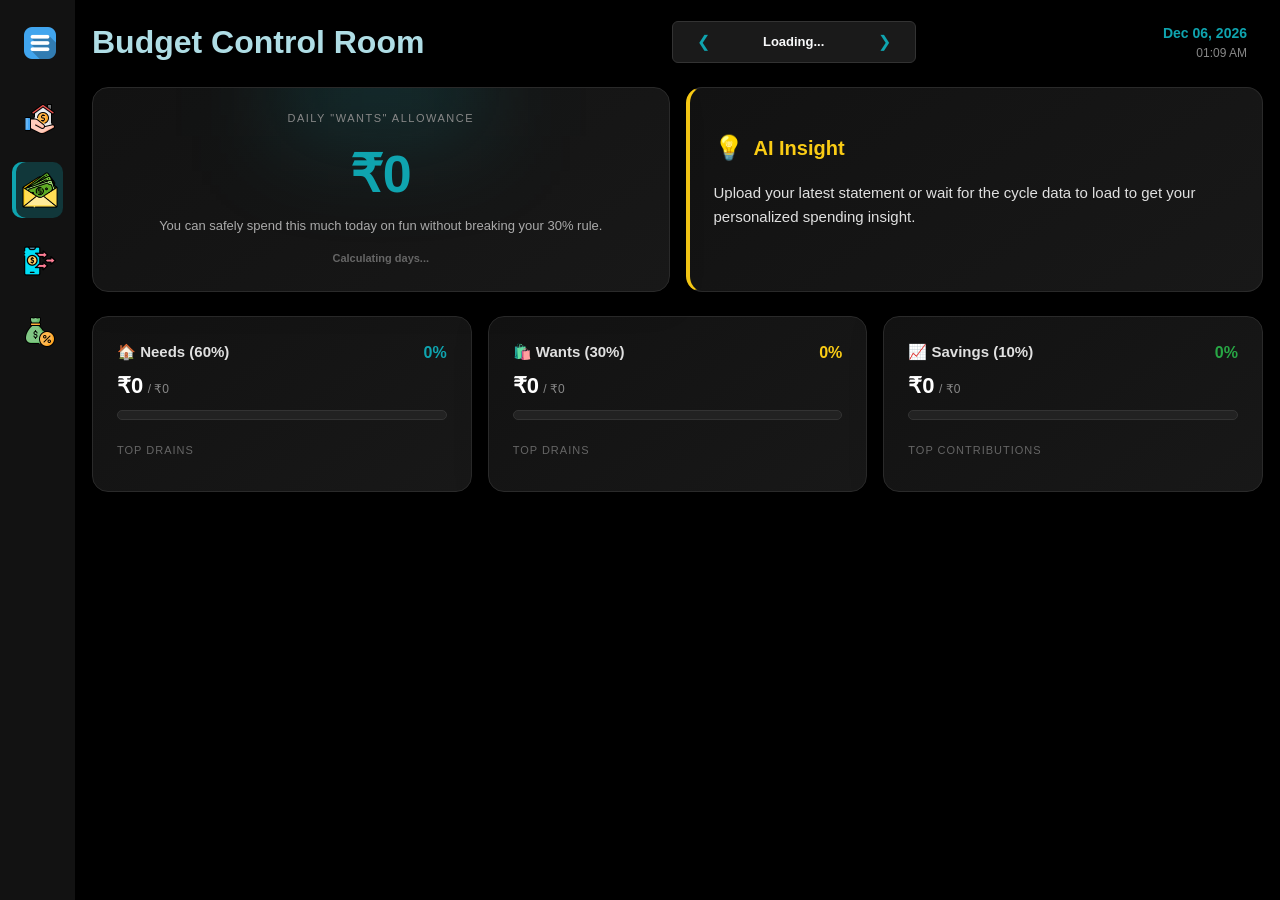
==== budget.html @ 2122b327 "Success: Built dedicated Budget Control Room with dynamic cycle tracking and UI fixes" ====
<!DOCTYPE html>
<html lang="en">
<head>
    <meta charset="UTF-8">
    <meta name="viewport" content="width=device-width, initial-scale=1.0">
    <title>Budget Control Room</title>
    <link rel="stylesheet" href="assets/css/bootstrap.min.css">
    <link rel="stylesheet" href="assets/css/styles.css">
    <link rel="stylesheet" href="assets/css/sidebar.css">
    <style>
        .neo-card {
            background: linear-gradient(145deg, #121212, #181818); 
            border: 1px solid #2a2a2a; 
            border-radius: 16px; 
            box-shadow: 0 8px 32px rgba(0,0,0,0.3);
        }
        .heat-bar-container {
            background: rgba(255,255,255,0.03);
            border: 1px solid #222;
            padding: 12px;
            border-radius: 8px;
            margin-bottom: 8px;
        }
        .mini-progress {
            height: 4px; 
            background-color: #333; 
            border-radius: 5px; 
            margin-top: 6px;
        }
    </style>
</head>
<body class="dark-theme">

<div class="sidebar">
    <div class="menu-button-wrapper">
        <button class="menu-button">
            <img src="icons/menu.png" alt="Menu Icon" class="icon"> <span>Menu</span>
        </button>
    </div>
    <ul>
        <li><a href="dashboard.html"><img src="icons/dashboard.png" alt="Dashboard Icon" class="icon"> <span>Dashboard</span></a></li>
        <li><a href="budget.html" class="active"><img src="icons/salary.png" alt="Budget Icon" class="icon"> <span>Budget Control</span></a></li>
        <li><a href="transaction.html"><img src="icons/transactions.png" alt="Transactions Icon" class="icon"> <span>Transaction Tables</span></a></li>
        <li><a href="society.html"><img src="icons/society.png" alt="Society Icon" class="icon"> <span>Society Cutting</span></a></li>
    </ul>
</div>

<div class="main-content" id="mainContent">
    <div class="container-fluid mt-2"> 
        
        <div class="d-flex justify-content-between align-items-center mb-4 pt-2 pe-3">
            <h2 style="font-weight: 700; color: #AFDDE5; margin: 0;">Budget Control Room</h2>
            
            <div class="d-flex align-items-center px-3 py-1 rounded" style="background: #1A1A1A; border: 1px solid #333; box-shadow: 0 4px 10px rgba(0,0,0,0.2);">
                <button id="prevMonth" class="btn btn-sm border-0" style="color: #0FA4AF; font-size: 16px;">&#10094;</button>
                <div id="currentMonthDisplay" class="text-center text-light mx-3" style="font-size: 13px; font-weight: bold; min-width: 120px;">Loading...</div>
                <button id="nextMonth" class="btn btn-sm border-0" style="color: #0FA4AF; font-size: 16px;">&#10095;</button>
            </div>

            <div class="text-end d-none d-sm-block">
                <div id="systemDate" style="font-size: 14px; font-weight: bold; color: #0FA4AF;"></div>
                <div id="systemTime" style="font-size: 12px; color: #888;"></div>
            </div>
        </div>

        <div id="customCalendar" style="display: none;"></div>

        <div class="row gx-3 mb-4 align-items-stretch">
            <div class="col-md-6 mb-3 mb-md-0">
                <div class="neo-card p-4 h-100 text-center d-flex flex-column justify-content-center" style="position: relative; overflow: hidden;">
                    <div style="position: absolute; top: -50px; left: 50%; transform: translateX(-50%); width: 200px; height: 100px; background: rgba(15, 164, 175, 0.2); filter: blur(50px);"></div>
                    <h6 style="color: #888; text-transform: uppercase; letter-spacing: 1.5px; font-size: 11px; z-index: 1;">Daily "Wants" Allowance</h6>
                    <h1 id="safeToSpendTxt" style="color: #0FA4AF; font-size: 52px; font-weight: 800; margin: 10px 0; z-index: 1;">₹0</h1>
                    <p style="color: #aaa; font-size: 13px; margin: 0; z-index: 1;">You can safely spend this much today on fun without breaking your 30% rule.</p>
                    <div id="cycleDaysTxt" style="font-size: 11px; color: #666; margin-top: 15px; font-weight: bold; z-index: 1;">Calculating days...</div>
                </div>
            </div>
            
            <div class="col-md-6">
                <div class="neo-card p-4 h-100 d-flex flex-column justify-content-center" style="border-left: 4px solid #FACC15;">
                    <h5 style="color: #FACC15; font-weight: 700; display: flex; align-items: center; gap: 10px;">
                        <span style="font-size: 24px;">💡</span> AI Insight
                    </h5>
                    <p id="insightTxt" style="color: #E0E0E0; font-size: 15px; line-height: 1.6; margin-top: 10px;">
                        Upload your latest statement or wait for the cycle data to load to get your personalized spending insight.
                    </p>
                </div>
            </div>
        </div>

        <div class="row gx-3">
            <div class="col-md-4 mb-3">
                <div class="neo-card p-4 h-100">
                    <div class="d-flex justify-content-between align-items-center mb-1">
                        <span style="color: #E0E0E0; font-size: 15px; font-weight: 700;">🏠 Needs (60%)</span>
                        <span id="needsPct" style="color: #0FA4AF; font-weight: bold;">0%</span>
                    </div>
                    <div class="mb-2">
                        <span id="spentNeedsTxt" style="color: #FFF; font-size: 22px; font-weight: 700;">₹0</span>
                        <span id="limitNeedsTxt" style="color: #888; font-size: 12px;"> / ₹0</span>
                    </div>
                    <div class="progress mb-4" style="height: 10px; background-color: #222; border-radius: 10px; border: 1px solid #333;">
                        <div id="barNeeds" class="progress-bar" style="width: 0%; background: linear-gradient(90deg, #0FA4AF, #00d2ff); box-shadow: 0 0 10px rgba(15,164,175,0.4);"></div>
                    </div>
                    <h6 style="color: #666; font-size: 11px; text-transform: uppercase; letter-spacing: 1px; margin-bottom: 10px;">Top Drains</h6>
                    <div id="needsList"></div>
                </div>
            </div>

            <div class="col-md-4 mb-3">
                <div class="neo-card p-4 h-100">
                    <div class="d-flex justify-content-between align-items-center mb-1">
                        <span style="color: #E0E0E0; font-size: 15px; font-weight: 700;">🛍️ Wants (30%)</span>
                        <span id="wantsPct" style="color: #FACC15; font-weight: bold;">0%</span>
                    </div>
                    <div class="mb-2">
                        <span id="spentWantsTxt" style="color: #FFF; font-size: 22px; font-weight: 700;">₹0</span>
                        <span id="limitWantsTxt" style="color: #888; font-size: 12px;"> / ₹0</span>
                    </div>
                    <div class="progress mb-4" style="height: 10px; background-color: #222; border-radius: 10px; border: 1px solid #333;">
                        <div id="barWants" class="progress-bar" style="width: 0%; background: linear-gradient(90deg, #FACC15, #ff9f43); box-shadow: 0 0 10px rgba(250,204,21,0.4);"></div>
                    </div>
                    <h6 style="color: #666; font-size: 11px; text-transform: uppercase; letter-spacing: 1px; margin-bottom: 10px;">Top Drains</h6>
                    <div id="wantsList"></div>
                </div>
            </div>

            <div class="col-md-4 mb-3">
                <div class="neo-card p-4 h-100">
                    <div class="d-flex justify-content-between align-items-center mb-1">
                        <span style="color: #E0E0E0; font-size: 15px; font-weight: 700;">📈 Savings (10%)</span>
                        <span id="savingsPct" style="color: #28A745; font-weight: bold;">0%</span>
                    </div>
                    <div class="mb-2">
                        <span id="spentSavingsTxt" style="color: #FFF; font-size: 22px; font-weight: 700;">₹0</span>
                        <span id="limitSavingsTxt" style="color: #888; font-size: 12px;"> / ₹0</span>
                    </div>
                    <div class="progress mb-4" style="height: 10px; background-color: #222; border-radius: 10px; border: 1px solid #333;">
                        <div id="barSavings" class="progress-bar" style="width: 0%; background: linear-gradient(90deg, #28A745, #20c997); box-shadow: 0 0 10px rgba(40,167,69,0.4);"></div>
                    </div>
                    <h6 style="color: #666; font-size: 11px; text-transform: uppercase; letter-spacing: 1px; margin-bottom: 10px;">Top Contributions</h6>
                    <div id="savingsList"></div>
                </div>
            </div>
        </div>

    </div>
<script>
// Clock Script
function updateDateTime() {
    const now = new Date();
    const dateOptions = { day: '2-digit', month: 'short', year: 'numeric' };
    const timeOptions = { hour: '2-digit', minute: '2-digit', hour12: true };
    const sysDate = document.getElementById("systemDate");
    const sysTime = document.getElementById("systemTime");
    if (sysDate) sysDate.textContent = now.toLocaleDateString('en-US', dateOptions);
    if (sysTime) sysTime.textContent = now.toLocaleTimeString('en-US', timeOptions);
}
setInterval(updateDateTime, 1000);
updateDateTime();
</script>

<script src="assets/js/js.cookie.min.js"></script>
<script src="assets/js/xlsx.full.min.js"></script>
<script src="assets/js/main/calendar.js"></script> 
<script src="assets/js/main/app.js"></script>
<script src="assets/js/main/budget.js"></script> 

</body>
</html>
---- assets/css/styles.css ----
/* =========================================
   1. GLOBAL STYLES
   ========================================= */
body {
    background-color: #000000; /* Pure Black */
    color: #FFFFFF;
    font-family: 'Poppins', sans-serif;
    margin: 0;
    padding: 0;
}

.main-content {
    margin-left: 75px; /* Matches new collapsed sidebar width */
    padding: 5px;
    background-color: #000000;
    color: #FFFFFF;
    transition: margin-left 0.4s cubic-bezier(0.25, 1, 0.5, 1); /* Matches sidebar glide */
}

.main-content.shifted {
    margin-left: 260px; /* Matches new expanded sidebar width */
}

/* =========================================
   2. REUSABLE COMPONENTS (Cards, Tables)
   ========================================= */
.card {
    background-color: #121212; /* Dark gray */
    color: #FFFFFF;
    border-radius: 12px;
    box-shadow: 0 4px 10px rgba(255, 255, 255, 0.1);
}

.table {
    border-collapse: collapse;
    width: 100%;
    font-size: 12px;
    background-color: #121212;
    color: #AFDDE5;
}

.table th, .table td {
    border: 1px solid #444;
    padding: 6px;
    text-align: center;
}

.table th {
    background-color: #2A2A2A;
    color: #FFFFFF;
    font-weight: bold;
}

.table-container {
     width: 100%;
}

/* =========================================
   3. DASHBOARD CHARTS
   ========================================= */
.categoryChart-container .card-body {
    padding: 10px !important;
    display: flex;
    flex-direction: column;
    justify-content: center;
    align-items: center;
    gap: 5px;
}

.categoryChart-container .card-title {
    font-size: 14px !important;
    margin-bottom: 5px !important;
    text-align: center;
}

.categoryChart-container canvas {
    max-width: 100% !important;
    max-height: 200px !important;
    display: block;
}

.chart-container {
    position: relative;
    height: 250px;
    width: 100%;
    background-color: #121212;
    color: #FFFFFF;
    border-radius: 8px;
    padding: 8px;
    overflow: hidden;
}

.categoryChart-container .chart-legend,
.chart-container .chart-title,
.chart-container .chart-axis-labels,
.chart-container .chart-axis {
    font-size: 8px;
    font-weight: normal;
    color: #AFDDE5 !important;
}

/* =========================================
   4. SOCIETY LOAN DASHBOARD CARDS
   ========================================= */
.card-container {
    display: grid;
    grid-template-columns: repeat(4, minmax(200px, 1fr));
    gap: 20px;
}

.card-container .card {
    padding: 10px;
    border-radius: 8px;
    box-shadow: 0px 4px 6px rgba(0, 0, 0, 0.2);
    width: 100%;
    text-align: center;
    font-weight: bold;
    height: 100px;
    display: flex;
    flex-direction: column;
    align-items: center;
    justify-content: center;
    color: #003135; /* Dark text for contrast */
}

/* Society Card Colors */
.card-container .card:nth-child(1) { background-color: #007bff; color: white;} /* Blue */
.card-container .card:nth-child(2) { background-color: #28a745; color: white;} /* Green */
.card-container .card:nth-child(3) { background-color: #ffc107; } /* Yellow */
.card-container .card:nth-child(4) { background-color: #dc3545; color: white;} /* Red */
.card-container .card:nth-child(n+5) { background-color: #0FA4AF; } /* Default Teal for rest */

/* =========================================
   5. PROFILE DROPDOWN BUTTON
   ========================================= */
.profile-btn {
    position: relative;
    width: 50px;
    height: 50px;
    border-radius: 50%;
    overflow: hidden;
    border: 2px solid white;
    background: none;
    cursor: pointer;
    padding: 0;
}

.profile-btn img {
    width: 100%;
    height: 100%;
    object-fit: cover;
    border-radius: 50%;
}

.profile-dropdown {
    position: absolute;
    right: 0;
    top: 100px;
    background: rgba(30, 41, 59, 0.6);
    color: white;
    padding: 10px;
    border-radius: 8px;
    display: none;
    box-shadow: 0 4px 8px rgba(0, 0, 0, 0.3);
    width: 200px;
    z-index: 10;
    backdrop-filter: blur(5px);
}

.profile-dropdown p {
    margin: 5px 10px;
    font-size: 14px;
}

.logout-button {
    width: 90%;
    padding: 8px;
    background: #F43F5E;
    border: none;
    color: white;
    border-radius: 5px;
    cursor: pointer;
    font-size: 14px;
    margin: 10px auto;
    display: block;
}

.logout-button:hover {
    background: #D63246;
}

/* =========================================
   6. LOGIN PAGE
   ========================================= */
.login-container {
    width: 300px;
    margin: 100px auto;
    padding: 20px;
    background-color: #024950;
    border: 1px solid #0FA4AF;
    border-radius: 5px;
    box-shadow: 0px 0px 10px rgba(15, 164, 175, 0.2);
    text-align: center;
}

/* =========================================
   TRANSACTION PAGE: CONTROL PANEL & TABLE
   ========================================= */
.control-panel {
    background: #121212;
    padding: 15px;
    border-radius: 12px;
    box-shadow: 0 4px 10px rgba(0, 0, 0, 0.3);
}

.modern-input {
    background-color: #1A1A1A !important;
    border: 1px solid #333 !important;
    color: #FFF !important;
    border-radius: 8px;
}

.modern-input:focus {
    border-color: #0FA4AF !important;
    box-shadow: 0 0 5px rgba(15, 164, 175, 0.5) !important;
}

.data-counter {
    background: #1A1A1A;
    border: 1px solid #333;
    border-radius: 8px;
    height: 100%;
    display: flex;
    align-items: center;
    justify-content: center;
    color: #E0E0E0;
    font-size: 14px;
}

/* Scrollable Table Container */
.table-wrapper {
    height: calc(100vh - 200px); /* Leaves room for headers/search */
    overflow-y: auto;
    background: #121212;
    border-radius: 12px;
    box-shadow: 0 4px 10px rgba(0, 0, 0, 0.3);
    border: 1px solid #222;
}

/* Custom Scrollbar for Table */
.table-wrapper::-webkit-scrollbar { width: 6px; }
.table-wrapper::-webkit-scrollbar-track { background: #121212; }
.table-wrapper::-webkit-scrollbar-thumb { background: #333; border-radius: 10px; }
.table-wrapper::-webkit-scrollbar-thumb:hover { background: #0FA4AF; }

.modern-table {
    width: 100%;
    border-collapse: collapse;
    color: #E0E0E0;
    font-size: 13px;
}

/* Sticky Header */
.modern-table thead th {
    position: sticky;
    top: 0;
    background: #1A1A1A;
    color: #0FA4AF;
    padding: 12px 15px;
    font-weight: 600;
    text-transform: uppercase;
    font-size: 12px;
    border-bottom: 2px solid #333;
    z-index: 10;
    text-align: left;
}

.modern-table tbody td {
    padding: 10px 15px;
    border-bottom: 1px solid #222;
    vertical-align: middle;
}

/* Hover Effect */
.modern-table tbody tr:hover {
    background-color: #1A1A1A;
}

/* Financial Colors */
.text-danger-custom { color: #FF5733 !important; font-weight: bold; }
.text-success-custom { color: #28A745 !important; font-weight: bold; }

/* Clean Select Dropdown for Categories */
.category-select {
    background-color: #2A2A2A;
    color: #FFF;
    border: 1px solid #444;
    border-radius: 5px;
    padding: 4px 8px;
    font-size: 12px;
    cursor: pointer;
    width: 100%;
}
.category-select:focus { outline: none; border-color: #0FA4AF; }
---- assets/css/sidebar.css ----
/* =========================================
   SIDEBAR GLIDE & LAYOUT
   ========================================= */
.sidebar {
    position: fixed;
    left: 0;
    top: 0;
    width: 75px; /* Perfect width to center the icon with padding */
    height: 100%;
    background-color: #121212;
    color: #FFFFFF;
    overflow-x: hidden;
    /* Ultra-smooth glide animation */
    transition: width 0.4s cubic-bezier(0.25, 1, 0.5, 1); 
    display: flex;
    flex-direction: column;
    align-items: flex-start;
    padding-top: 15px;
    z-index: 1000;
    box-shadow: 2px 0 10px rgba(0, 0, 0, 0.5); /* Soft drop shadow */
}

/* Expanded Sidebar */
.sidebar.expanded {
    width: 260px;
}

/* =========================================
   MENU LIST & SPACING
   ========================================= */
.sidebar ul {
    padding: 0;
    margin: 20px 0;
    width: 100%;
    display: flex;
    flex-direction: column;
    gap: 15px; /* INCREASED SPACE BETWEEN ICONS */
}

.sidebar ul li {
    list-style: none;
    width: 100%;
    padding: 0 12px; /* Side padding so hover/active states don't touch edges */
    box-sizing: border-box;
}

/* General link/button styling */
.menu-button,
.sidebar ul li a,
.upload-section h5 {
    display: flex;
    align-items: center;
    width: 100%;
    padding: 12px;
    cursor: pointer;
    text-decoration: none;
    color: #FFFFFF;
    background: transparent;
    border: none;
    border-radius: 10px; /* Smooth rounded pill effect */
    white-space: nowrap; /* PREVENTS JUMPING */
    transition: background 0.3s ease, color 0.3s ease, transform 0.2s ease;
    box-sizing: border-box;
    margin: 0;
    font-size: 15px;
    font-weight: 500;
}

/* Menu button specific wrapper */
.menu-button-wrapper {
    width: 100%;
    padding: 0 12px;
    box-sizing: border-box;
}

/* =========================================
   ICON & TEXT RENDERING
   ========================================= */
.icon {
    width: 32px;
    height: 32px;
    min-width: 32px; /* Prevents flexbox from squishing your 64px PNGs */
    object-fit: contain;
    margin-right: 18px; /* Strict space between icon and text */
    transition: transform 0.3s ease;
}

/* Text hiding & revealing logic for smooth expanding */
.sidebar span, .upload-text {
    opacity: 0;
    visibility: hidden;
    transition: opacity 0.3s ease, visibility 0.3s ease;
}

.sidebar.expanded span, .sidebar.expanded .upload-text {
    opacity: 1;
    visibility: visible;
    transition-delay: 0.1s; /* Waits for sidebar to start expanding before showing text */
}

/* =========================================
   HOVER & ACTIVE STATES
   ========================================= */
.menu-button:hover,
.sidebar ul li a:hover,
.upload-section h5:hover {
    background: rgba(15, 164, 175, 0.1); /* Very soft translucent teal */
    color: #AFDDE5;
}

.sidebar ul li a:hover .icon,
.upload-section h5:hover .icon {
    transform: scale(1.1); /* Subtle pop on hover */
}

/* ACTIVE PAGE HIGHLIGHT */
.sidebar ul li a.active {
    background: rgba(15, 164, 175, 0.25); /* 25% opacity teal background */
    color: #FFFFFF; /* Keep text bright white */
    font-weight: bold;
    box-shadow: inset 4px 0 0 0 #0FA4AF; /* Adds a sleek solid teal line on the left edge */
}

.sidebar ul li a.active .icon {
    transform: scale(1.1);
    /* The dark brightness filter has been completely removed so icons stay crisp! */
}

/* =========================================
   UPLOAD & FILTER SECTIONS
   ========================================= */
.upload-section {
    width: 100%;
    padding: 0 12px;
    box-sizing: border-box;
    margin-top: 10px;
}

#csvFile, #excelFile {
    display: none;
}

.filter-section {
    margin-top: 20px;
    padding: 0 20px;
    width: 100%;
    box-sizing: border-box;
    opacity: 0; /* Hide filters when collapsed */
    visibility: hidden;
    transition: opacity 0.3s ease;
}

.sidebar.expanded .filter-section {
    opacity: 1;
    visibility: visible;
    transition-delay: 0.2s;
}

.filter-section label {
    font-size: 12px;
    color: #AFDDE5;
    margin-bottom: 5px;
    display: block;
}
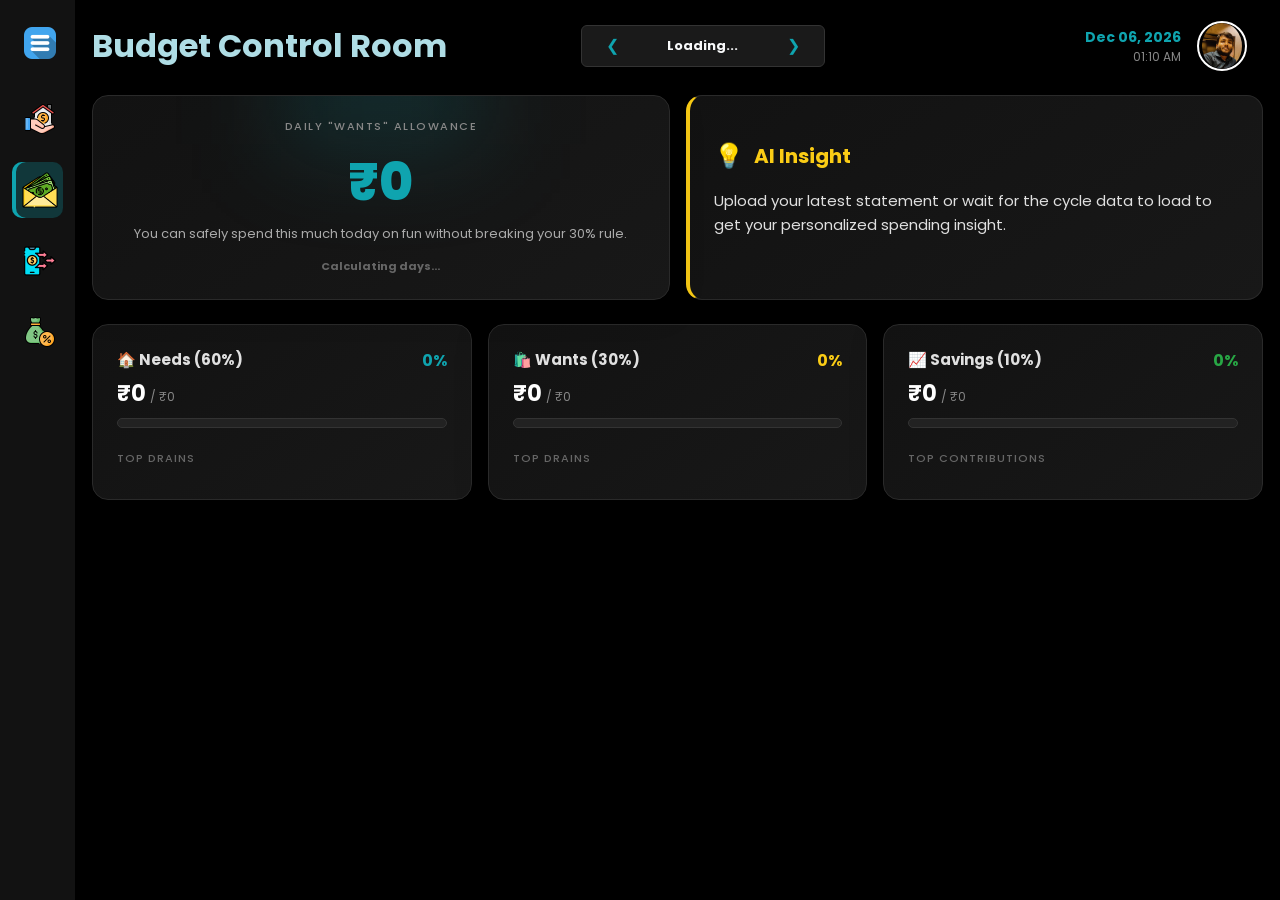
==== commit 5d2ea2c1: "Major Bug fixes" ====
--- a/budget.html
+++ b/budget.html
@@ -7,6 +7,7 @@
     <link rel="stylesheet" href="assets/css/bootstrap.min.css">
     <link rel="stylesheet" href="assets/css/styles.css">
     <link rel="stylesheet" href="assets/css/sidebar.css">
+	<link href="https://fonts.googleapis.com/css2?family=Poppins:wght@300;400;600;700&display=swap" rel="stylesheet">
     <style>
         .neo-card {
             background: linear-gradient(145deg, #121212, #181818); 
@@ -57,10 +58,21 @@
                 <button id="nextMonth" class="btn btn-sm border-0" style="color: #0FA4AF; font-size: 16px;">&#10095;</button>
             </div>
 
-            <div class="text-end d-none d-sm-block">
-                <div id="systemDate" style="font-size: 14px; font-weight: bold; color: #0FA4AF;"></div>
-                <div id="systemTime" style="font-size: 12px; color: #888;"></div>
-            </div>
+            <div class="col-md-3 text-end d-flex justify-content-end align-items-center gap-3">
+				<div class="text-end d-none d-sm-block">
+				<div id="systemDate" style="font-size: 14px; font-weight: bold; color: #0FA4AF;"></div>
+				<div id="systemTime" style="font-size: 12px; color: #888;"></div>
+				</div>
+				<div style="position: relative;">
+					<button class="profile-btn" id="profileButton">
+					<img src="icons/your-profile.jpg" alt="Profile" style="width: 40px; border-radius: 50%;">
+					</button>
+					<div class="profile-dropdown" id="profileDropdown">
+						<p id="usernameDisplay">User Name</p>
+						<button class="logout-button" id="logoutBtn">Logout</button>
+					</div>
+				</div>
+			</div>
         </div>
 
         <div id="customCalendar" style="display: none;"></div>
@@ -159,7 +171,7 @@
 setInterval(updateDateTime, 1000);
 updateDateTime();
 </script>
-
+<script src="assets/js/main/profile-btn.js"></script>
 <script src="assets/js/js.cookie.min.js"></script>
 <script src="assets/js/xlsx.full.min.js"></script>
 <script src="assets/js/main/calendar.js"></script> 
